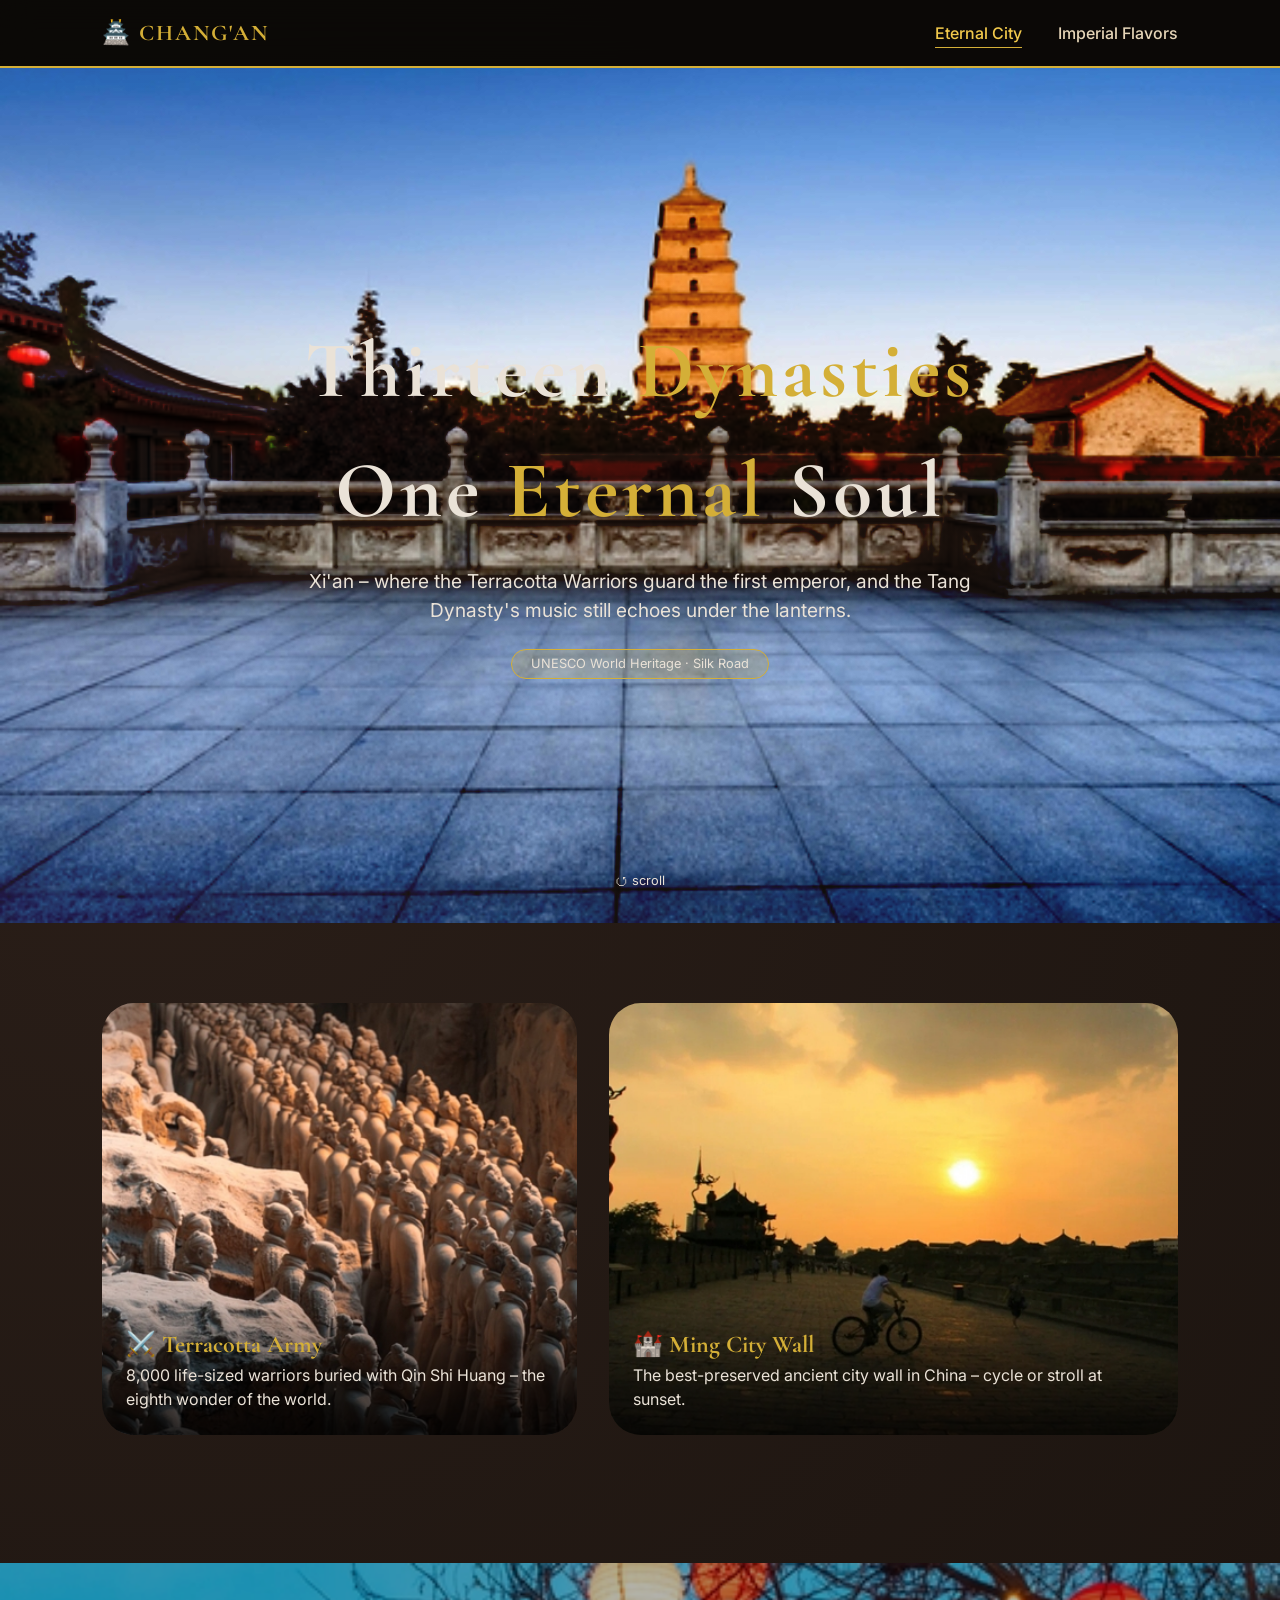
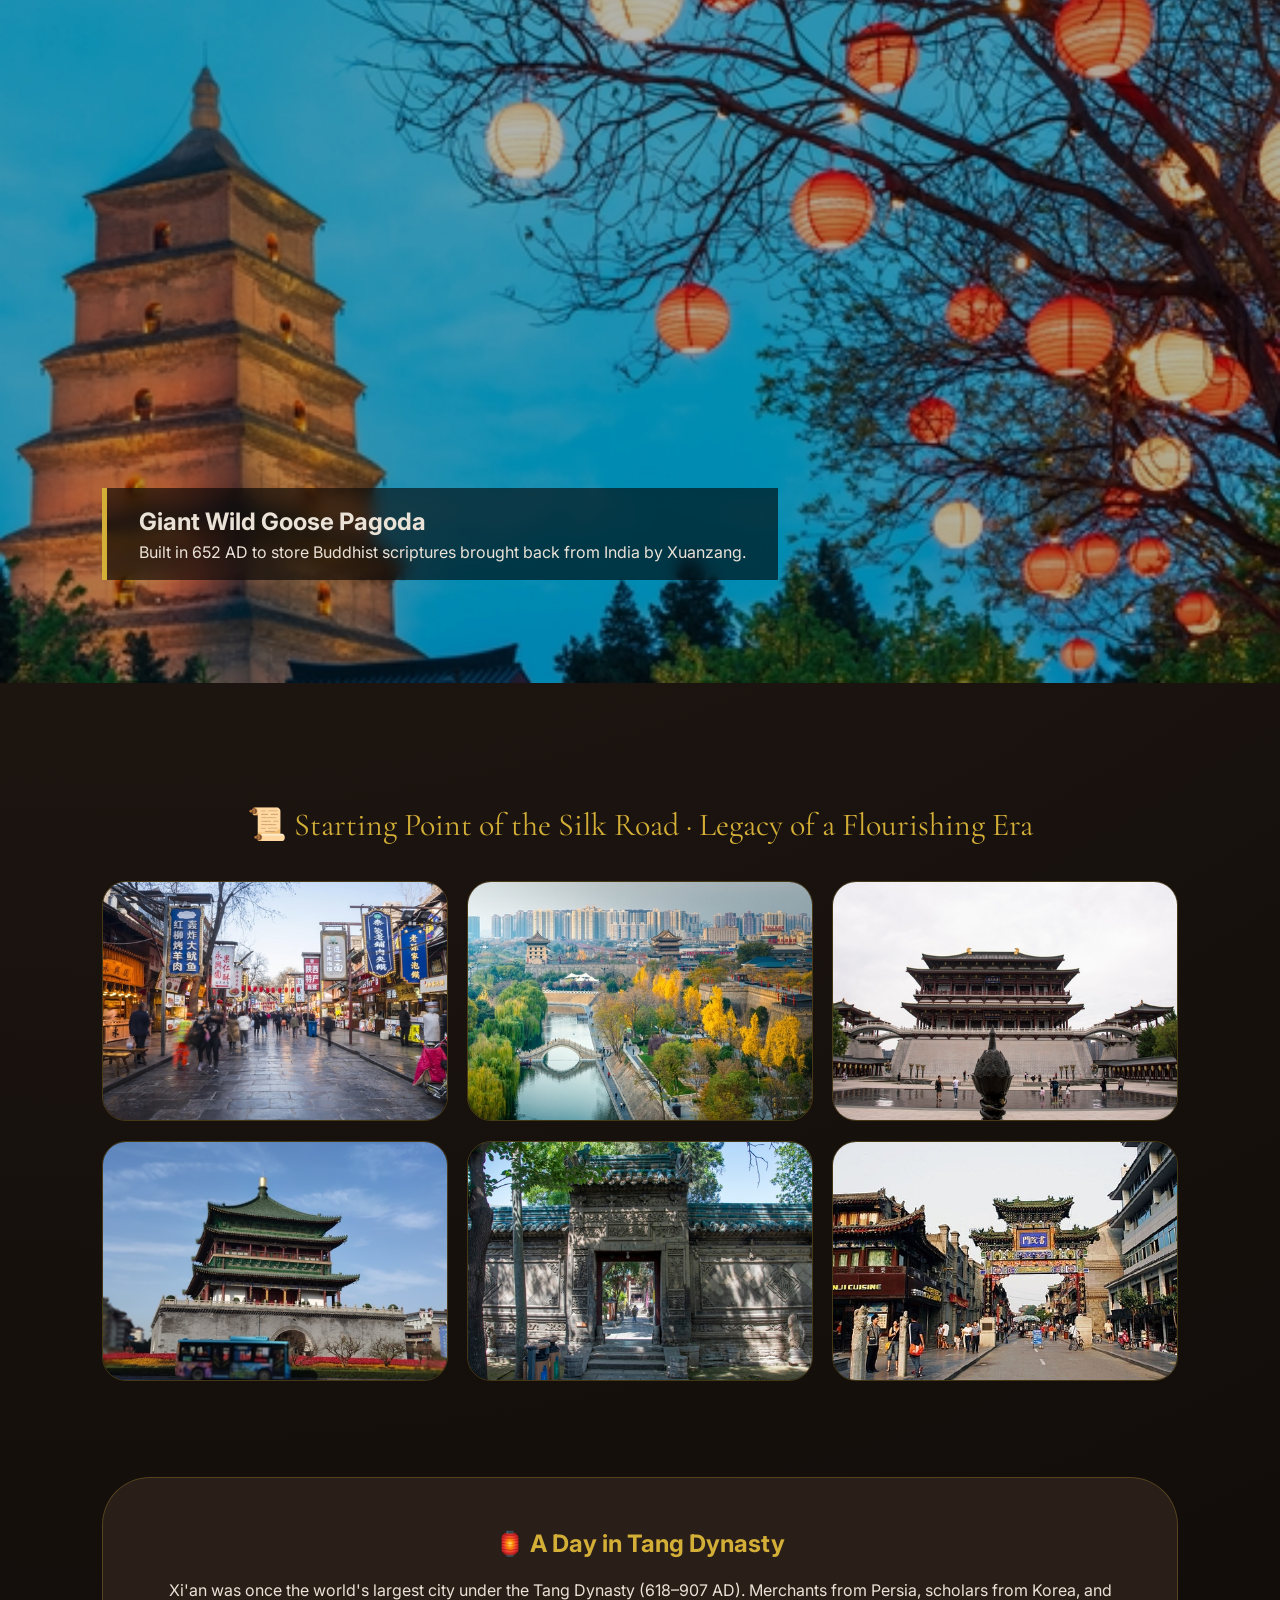
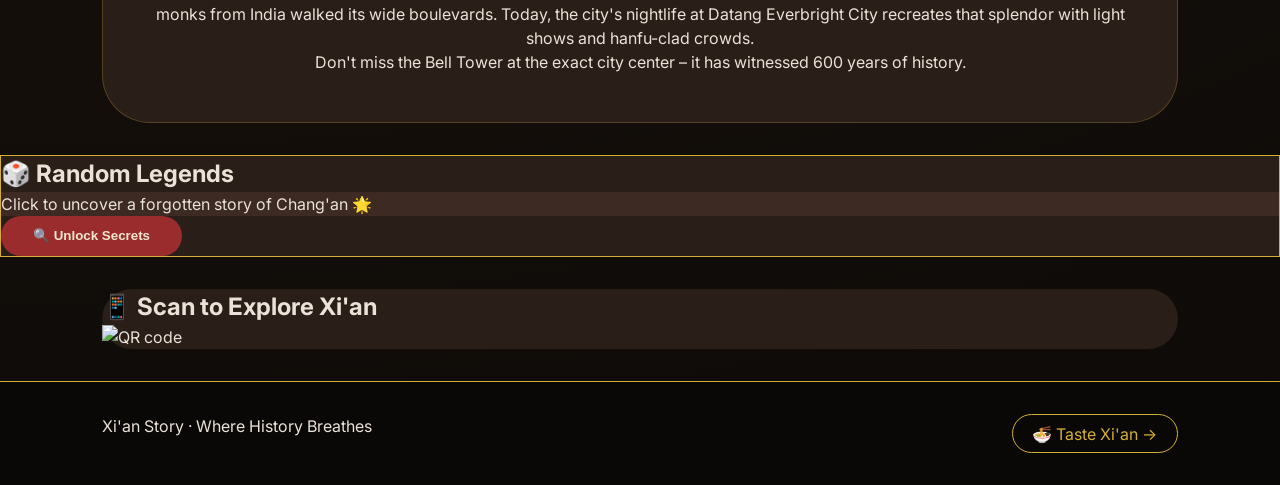
==== index.html @ 0b872c98 "Add files via upload" ====
<!DOCTYPE html>
<html lang="en">
<head>
  <meta charset="UTF-8">
  <meta name="viewport" content="width=device-width, initial-scale=1.0">
  <title>Xi'an · Eternal Chang'an</title>
  <link rel="stylesheet" href="style.css">
  <link href="https://fonts.googleapis.com/css2?family=Cormorant+Garamond:ital,wght@0,400;0,500;0,600;0,700;1,400&family=Inter:opsz,wght@14..32,300;400;500;600;700&display=swap" rel="stylesheet">
</head>
<body class="xian-page">

<header class="header-layered">
  <div class="header-bg"></div>
  <div class="header-content">
    <div class="logo">🏯 CHANG'AN </div>
    <nav>
      <a href="index.html" class="active">Eternal City</a>
      <a href="food.html">Imperial Flavors</a>
    </nav>
  </div>
</header>

<!-- Hero with parallax and calligraphy style -->
<section class="hero-xian">
  <div class="hero-text">
    <h1>Thirteen <span class="gold">Dynasties</span><br>One <span class="gold">Eternal</span> Soul</h1>
    <p>Xi'an – where the Terracotta Warriors guard the first emperor, and the Tang Dynasty's music still echoes under the lanterns.</p>
    <div class="hero-badge">UNESCO World Heritage · Silk Road</div>
  </div>
  <div class="hero-scroll">⭯  scroll</div>
</section>

<!-- overlapping card grid 1 -->
<section class="overlap-grid">
  <div class="overlap-card">
    <img src="images/terracotta.jpg" alt="Terracotta Warriors">
    <div class="card-caption">
      <h2>⚔️ Terracotta Army</h2>
      <p>8,000 life-sized warriors buried with Qin Shi Huang – the eighth wonder of the world.</p>
    </div>
  </div>
  <div class="overlap-card wide">
    <img src="images/citywall.jpg" alt="Ancient City Wall">
    <div class="card-caption">
      <h2>🏰 Ming City Wall</h2>
      <p>The best-preserved ancient city wall in China – cycle or stroll at sunset.</p>
    </div>
  </div>
</section>

<!-- full bleed with poetic text -->
<section class="poem-bleed">
  <img src="images/dayanta.jpg" alt="Giant Wild Goose Pagoda">
  <div class="poem-overlay">
    <h2>Giant Wild Goose Pagoda</h2>
    <p>Built in 652 AD to store Buddhist scriptures brought back from India by Xuanzang.</p>
  </div>
</section>

<!-- mosaic gallery: 3+3 style -->
<section class="mosaic-gallery">
  <div class="mosaic-title">📜 Starting Point of the Silk Road · Legacy of a Flourishing Era</div>
  <div class="mosaic-grid">
    <img src="images/muslimquarter.jpg" alt="Muslim Quarter">
    <img src="images/huanchengpark.jpg" alt="City moat park">
    <img src="images/tangpalace.jpg" alt="Tang Paradise">
    <img src="images/belltower.jpg" alt="Bell Tower">
    <img src="images/greatmosque.jpg" alt="Great Mosque">
    <img src="images/shuyuanmen.jpg" alt="Shuyuanmen culture street">
  </div>
</section>

<!-- text block with rich background -->
<section class="rich-text">
  <h2>🏮 A Day in Tang Dynasty</h2>
  <p>Xi'an was once the world's largest city under the Tang Dynasty (618–907 AD). Merchants from Persia, scholars from Korea, and monks from India walked its wide boulevards. Today, the city's nightlife at Datang Everbright City recreates that splendor with light shows and hanfu-clad crowds.</p>
  <p>Don't miss the Bell Tower at the exact city center – it has witnessed 600 years of history.</p>
</section>

<!-- interactive random facts (Xi'an specific) -->
<section class="interactive-module xian-module">
  <div class="module-inner">
    <h2>🎲 Random Legends</h2>
    <div class="fact-card" id="factDisplay">
      <p id="funFactText">Click to uncover a forgotten story of Chang'an 🌟</p>
    </div>
    <button class="vibrant-btn" id="randomFactBtn">🔍 Unlock Secrets</button>
  </div>
</section>

<!-- QR & footer -->
<section class="qr-center xian-qr">
  <h2>📱 Scan to Explore Xi'an</h2>
  <img src="images/qr.png" alt="QR code">
</section>

<footer class="footer-xian">
  <p>Xi'an Story · Where History Breathes</p>
  <a href="food.html" class="footer-link">🍜 Taste Xi'an →</a>
</footer>

<div id="lightbox" class="lightbox">
  <span class="close-lightbox">&times;</span>
  <img class="lightbox-content" id="lightbox-img">
</div>

<script src="script.js"></script>
</body>
</html>
---- style.css ----
* {
  margin: 0;
  padding: 0;
  box-sizing: border-box;
}

body {
  font-family: 'Inter', sans-serif;
  background: #0A0806;
  color: #EAE2D7;
  line-height: 1.5;
}

.xian-page {
  background: #1A1512;
  background-image: radial-gradient(circle at 10% 20%, #2A1E18 0%, #0D0A07 100%);
}

/* header with layered gold line */
.header-layered {
  position: sticky;
  top: 0;
  z-index: 100;
  background: rgba(10, 8, 6, 0.92);
  backdrop-filter: blur(16px);
  border-bottom: 2px solid #D4AF37;
  padding: 1rem 8%;
}
.header-content {
  display: flex;
  justify-content: space-between;
  align-items: center;
  flex-wrap: wrap;
}
.logo {
  font-family: 'Cormorant Garamond', serif;
  font-size: 1.4rem;
  font-weight: 700;
  letter-spacing: 2px;
  color: #D4AF37;
}
nav a {
  color: #E6D5B8;
  text-decoration: none;
  margin-left: 2rem;
  font-weight: 500;
  padding-bottom: 4px;
  border-bottom: 1px solid transparent;
  transition: 0.2s;
}
nav a.active, nav a:hover {
  border-bottom-color: #D4AF37;
  color: #F2C94C;
}

/* Hero Xi'an */
.hero-xian {
  min-height: 95vh;
  background: linear-gradient(115deg, #2D1C16, #140E0A), url('images/xian_hero_bg.jpg') center/cover no-repeat;
  background-blend-mode: overlay;
  display: flex;
  flex-direction: column;
  justify-content: center;
  align-items: center;
  text-align: center;
  position: relative;
}
.hero-text h1 {
  font-size: clamp(2.5rem, 9vw, 5rem);
  font-family: 'Cormorant Garamond', serif;
  font-weight: 700;
  letter-spacing: 4px;
  margin-bottom: 1rem;
}
.gold {
  color: #D4AF37;
}
.hero-text p {
  max-width: 700px;
  font-size: 1.2rem;
  margin-bottom: 1.5rem;
}
.hero-badge {
  background: rgba(212, 175, 55, 0.2);
  border: 1px solid #D4AF37;
  display: inline-block;
  padding: 0.3rem 1.2rem;
  border-radius: 40px;
  font-size: 0.8rem;
}
.hero-scroll {
  position: absolute;
  bottom: 2rem;
  font-size: 0.8rem;
  animation: bounce 2s infinite;
}

/* overlapping grid */
.overlap-grid {
  display: grid;
  grid-template-columns: 1fr 1.2fr;
  gap: 2rem;
  padding: 5rem 8%;
}
.overlap-card {
  position: relative;
  border-radius: 32px;
  overflow: hidden;
  transition: 0.3s;
}
.overlap-card img {
  width: 100%;
  height: 100%;
  object-fit: cover;
  transition: 0.4s;
}
.overlap-card:hover img {
  transform: scale(1.03);
}
.card-caption {
  position: absolute;
  bottom: 0;
  left: 0;
  right: 0;
  background: linear-gradient(to top, #000000CC, transparent);
  padding: 1.5rem;
}
.card-caption h2 {
  font-family: 'Cormorant Garamond', serif;
  color: #D4AF37;
}
.wide {
  grid-row: span 1;
}
@media (max-width: 768px) {
  .overlap-grid { grid-template-columns: 1fr; }
}

/* poem bleed */
.poem-bleed {
  position: relative;
  margin: 3rem 0;
}
.poem-bleed img {
  width: 100%;
  max-height: 80vh;
  object-fit: cover;
  filter: brightness(0.7);
}
.poem-overlay {
  position: absolute;
  bottom: 15%;
  left: 8%;
  background: rgba(0,0,0,0.6);
  border-left: 5px solid #D4AF37;
  padding: 1rem 2rem;
  backdrop-filter: blur(8px);
}

/* mosaic gallery 2x3 */
.mosaic-gallery {
  padding: 4rem 8%;
}
.mosaic-title {
  font-size: 2rem;
  font-family: 'Cormorant Garamond', serif;
  text-align: center;
  margin-bottom: 2rem;
  color: #D4AF37;
}
.mosaic-grid {
  display: grid;
  grid-template-columns: repeat(3, 1fr);
  gap: 1.2rem;
}
.mosaic-grid img {
  width: 100%;
  height: 240px;
  object-fit: cover;
  border-radius: 24px;
  border: 1px solid #D4AF3740;
  transition: 0.3s;
}
.mosaic-grid img:hover {
  transform: translateY(-5px);
  border-color: #D4AF37;
}
@media (max-width: 768px) {
  .mosaic-grid { grid-template-columns: repeat(2,1fr); }
}

/* rich text block */
.rich-text {
  background: #2A1E18;
  margin: 2rem 8%;
  padding: 3rem;
  border-radius: 48px;
  text-align: center;
  border: 1px solid #D4AF3740;
}
.rich-text h2 {
  color: #D4AF37;
  margin-bottom: 1rem;
}

/* dish showcase (for food page) */
.dish-showcase {
  display: flex;
  align-items: center;
  gap: 3rem;
  padding: 4rem 8%;
}
.dish-showcase.reverse {
  flex-direction: row-reverse;
}
.dish-img {
  flex: 1;
}
.dish-img img {
  width: 100%;
  border-radius: 48px 24px 48px 24px;
  box-shadow: 0 20px 30px -10px black;
}
.dish-desc {
  flex: 1;
}
.dish-desc h2 {
  font-size: 2rem;
  color: #D4AF37;
  margin-bottom: 1rem;
}
.dish-tag {
  display: inline-block;
  background: #D4AF3720;
  padding: 0.3rem 1rem;
  border-radius: 40px;
  font-size: 0.8rem;
  margin-top: 1rem;
}
@media (max-width: 768px) {
  .dish-showcase, .dish-showcase.reverse { flex-direction: column; }
}

/* food full width */
.food-full {
  position: relative;
  margin: 2rem 0;
}
.food-full img {
  width: 100%;
  max-height: 70vh;
  object-fit: cover;
}
.food-full-caption {
  position: absolute;
  bottom: 10%;
  left: 8%;
  background: rgba(0,0,0,0.7);
  padding: 0.8rem 2rem;
  border-radius: 60px;
  border-left: 4px solid #D4AF37;
}

/* snack gallery 4 grid */
.snack-gallery {
  padding: 3rem 8%;
}
.gallery-header {
  font-size: 1.8rem;
  text-align: center;
  margin-bottom: 2rem;
  font-weight: 600;
}
.snack-grid {
  display: grid;
  grid-template-columns: repeat(4, 1fr);
  gap: 1rem;
}
.snack-grid img {
  width: 100%;
  height: 200px;
  object-fit: cover;
  border-radius: 28px;
  border: 1px solid #D4AF37;
}
@media (max-width: 768px) {
  .snack-grid { grid-template-columns: repeat(2,1fr); }
}

/* interactive module xian */
.xian-module .module-inner {
  background: #2A1E18;
  border: 1px solid #D4AF37;
}
.xian-module .fact-card {
  background: #3D2B23;
}
.vibrant-btn {
  background: #9B2C2D;
  border: none;
  color: #F2E8CF;
  padding: 0.8rem 2rem;
  border-radius: 60px;
  font-weight: bold;
  transition: 0.2s;
}
.vibrant-btn:hover {
  background: #D4AF37;
  color: #1A1512;
}
.qr-center.xian-qr {
  background: #2A1E18;
  border-radius: 48px;
  margin: 2rem 8%;
}
.footer-xian {
  background: #0A0806;
  border-top: 1px solid #D4AF37;
  display: flex;
  justify-content: space-between;
  padding: 2rem 8%;
  margin-top: 2rem;
  flex-wrap: wrap;
}
.footer-link {
  color: #D4AF37;
  text-decoration: none;
  border: 1px solid #D4AF37;
  padding: 0.4rem 1.2rem;
  border-radius: 40px;
}
.lightbox {
  display: none;
  position: fixed;
  top:0; left:0;
  width:100%; height:100%;
  background: rgba(0,0,0,0.95);
  backdrop-filter: blur(12px);
  z-index: 1000;
  justify-content: center;
  align-items: center;
}
.lightbox-content {
  max-width: 85%;
  max-height: 85%;
  border-radius: 28px;
}
.close-lightbox {
  position: absolute;
  top: 30px; right: 40px;
  font-size: 40px;
  color: white;
  cursor: pointer;
}
.hidden {
  opacity: 0;
  transform: translateY(40px);
  transition: 0.6s cubic-bezier(0.2,0.9,0.4,1.1);
}
.show {
  opacity: 1;
  transform: translateY(0);
}
@keyframes bounce {
  0%,100%{ transform: translateY(0);}
  50%{ transform: translateY(8px);}
}
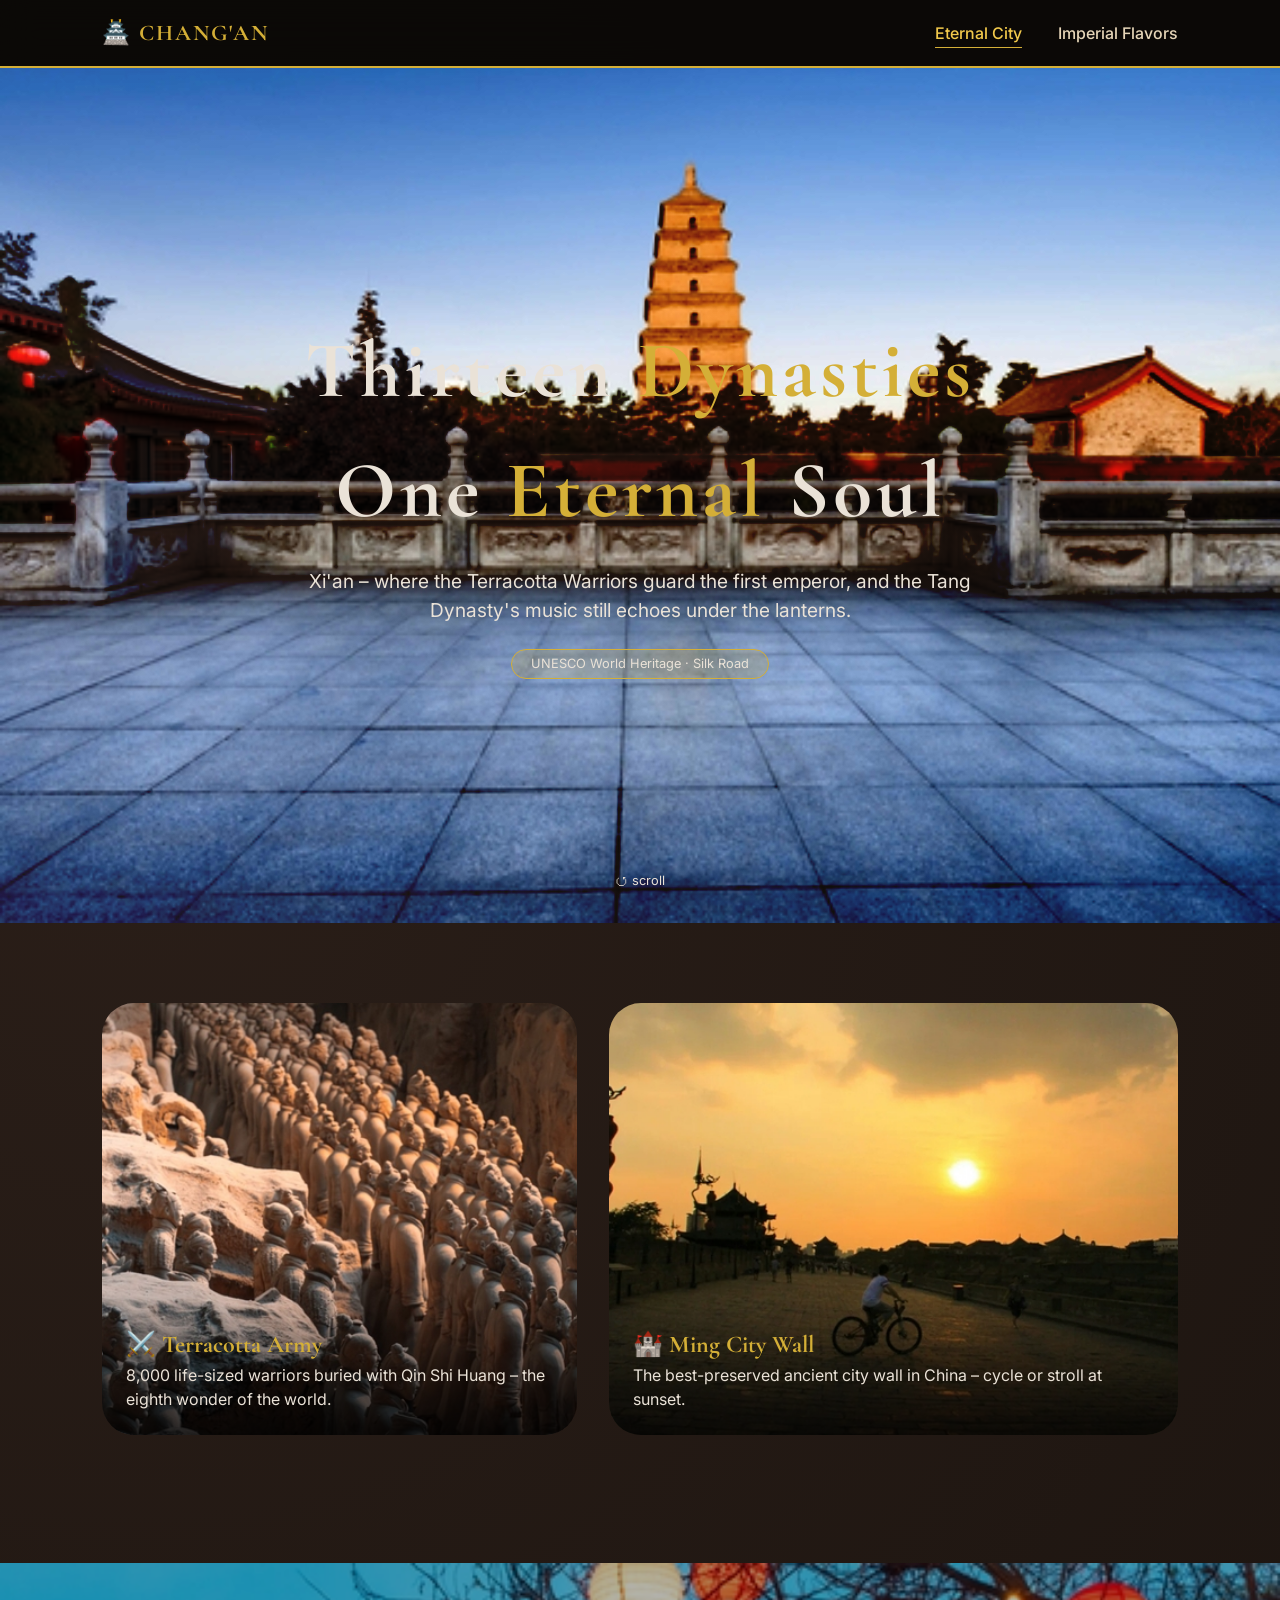
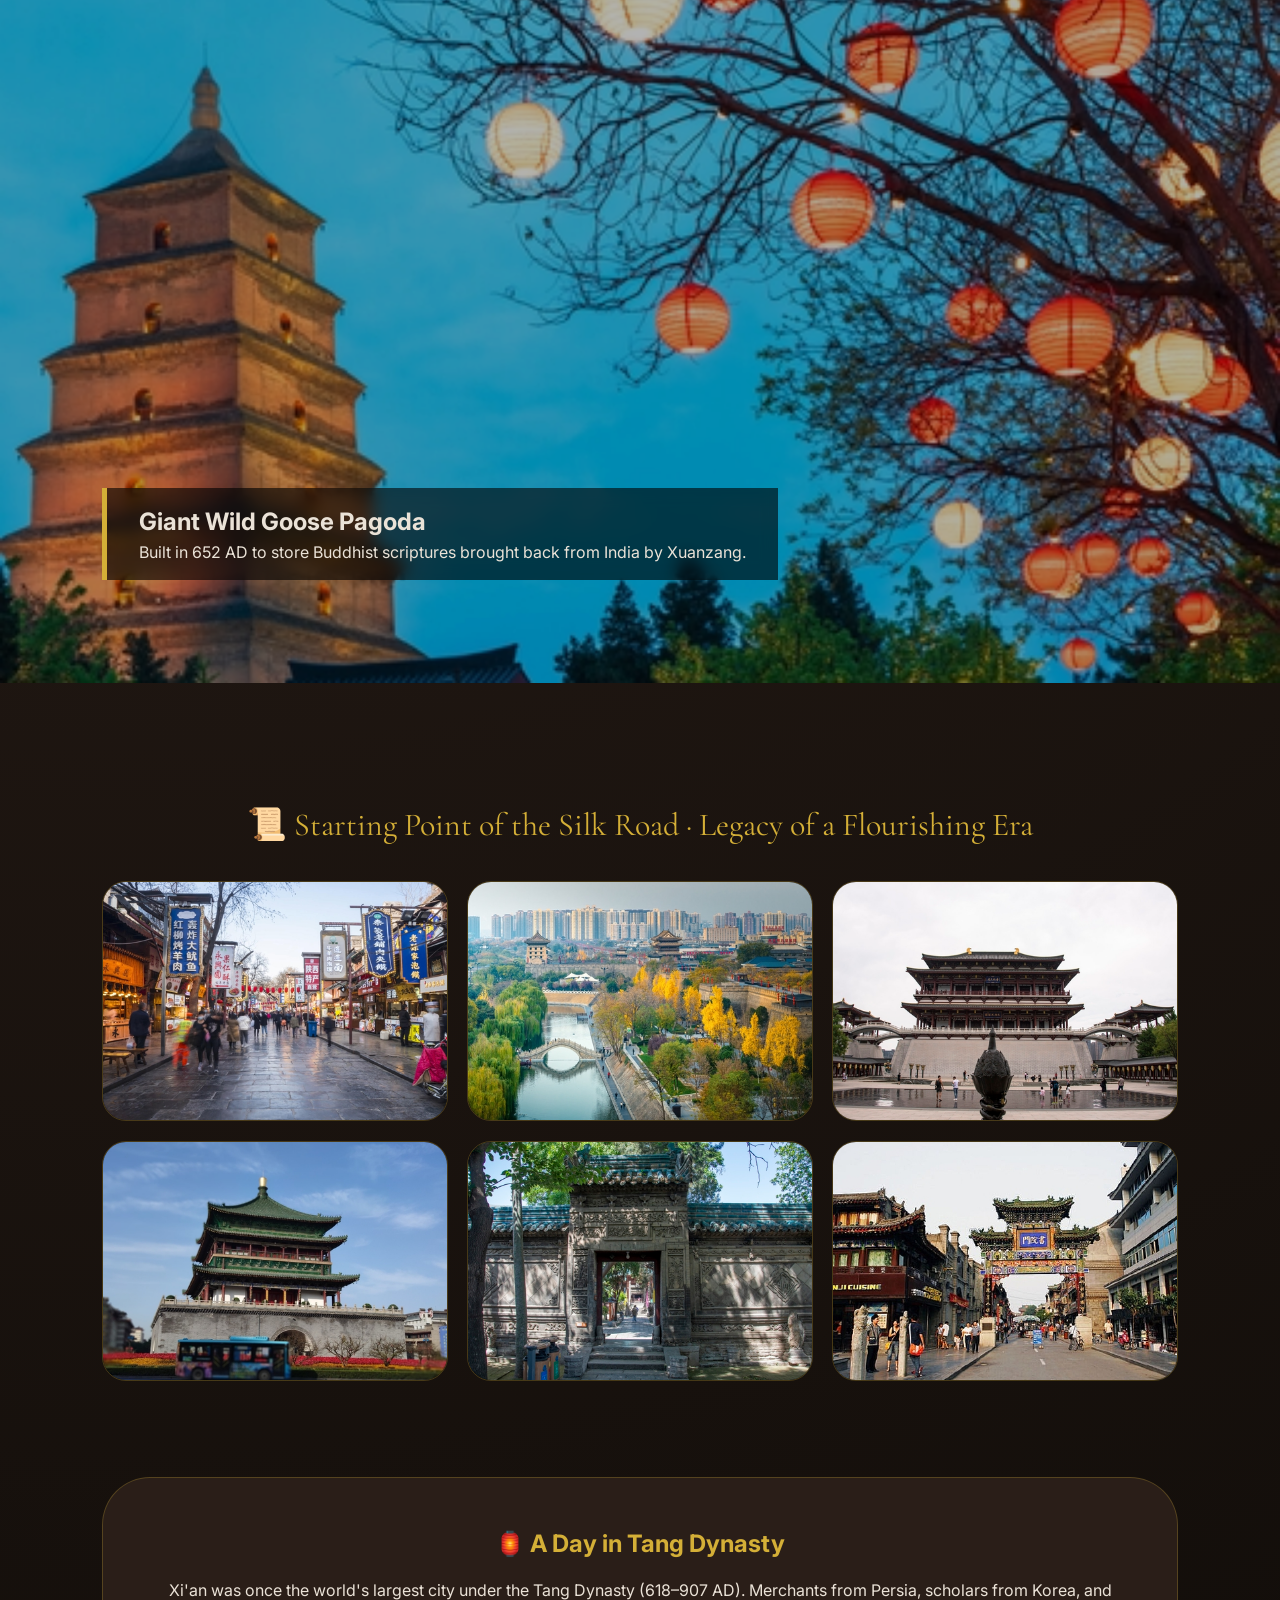
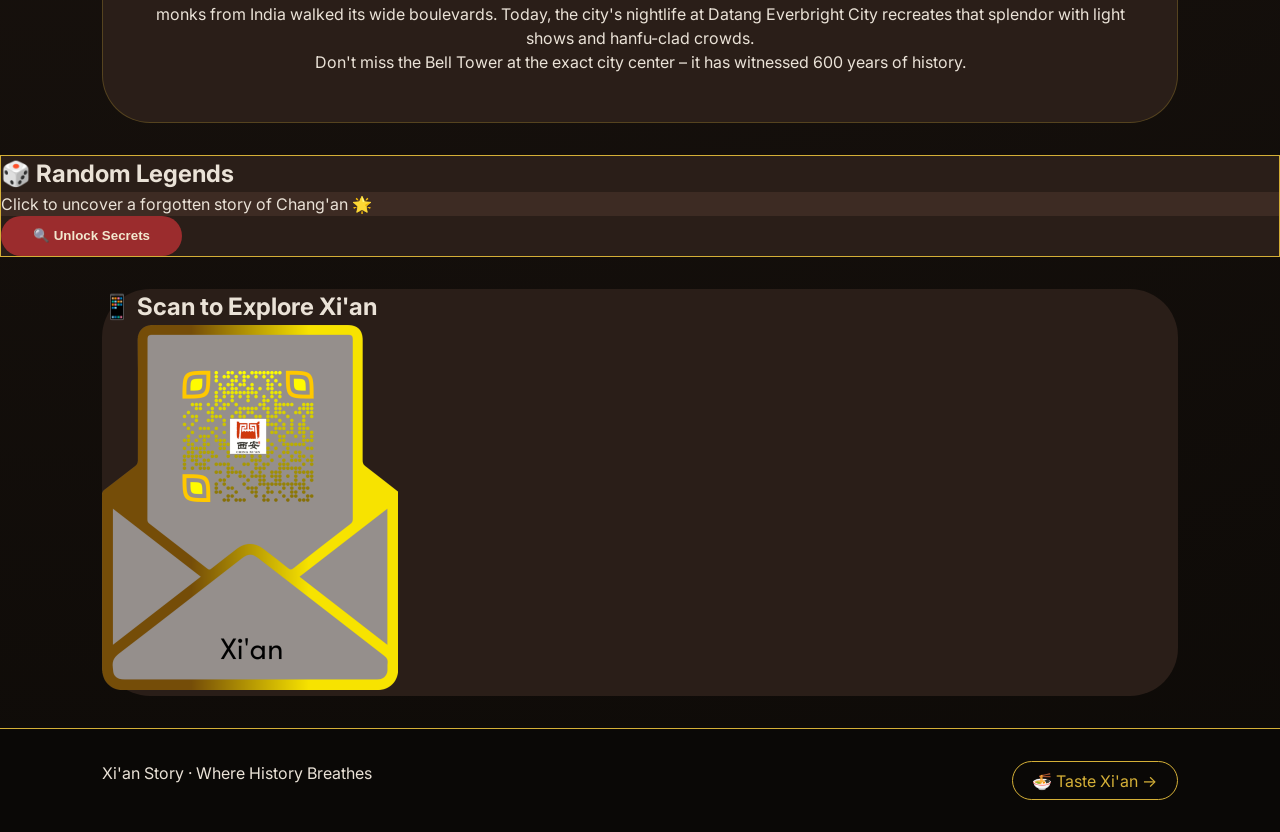
==== commit 6f320c33: "Update index.html" ====
--- a/index.html
+++ b/index.html
@@ -6,6 +6,15 @@
   <title>Xi'an · Eternal Chang'an</title>
   <link rel="stylesheet" href="style.css">
   <link href="https://fonts.googleapis.com/css2?family=Cormorant+Garamond:ital,wght@0,400;0,500;0,600;0,700;1,400&family=Inter:opsz,wght@14..32,300;400;500;600;700&display=swap" rel="stylesheet">
+<!-- Google tag (gtag.js) -->
+<script async src="https://www.googletagmanager.com/gtag/js?id=G-RF5ZYP3XSM"></script>
+<script>
+  window.dataLayer = window.dataLayer || [];
+  function gtag(){dataLayer.push(arguments);}
+  gtag('js', new Date());
+
+  gtag('config', 'G-RF5ZYP3XSM');
+</script>
 </head>
 <body class="xian-page">
 
@@ -106,4 +115,4 @@
 
 <script src="script.js"></script>
 </body>
-</html>+</html>
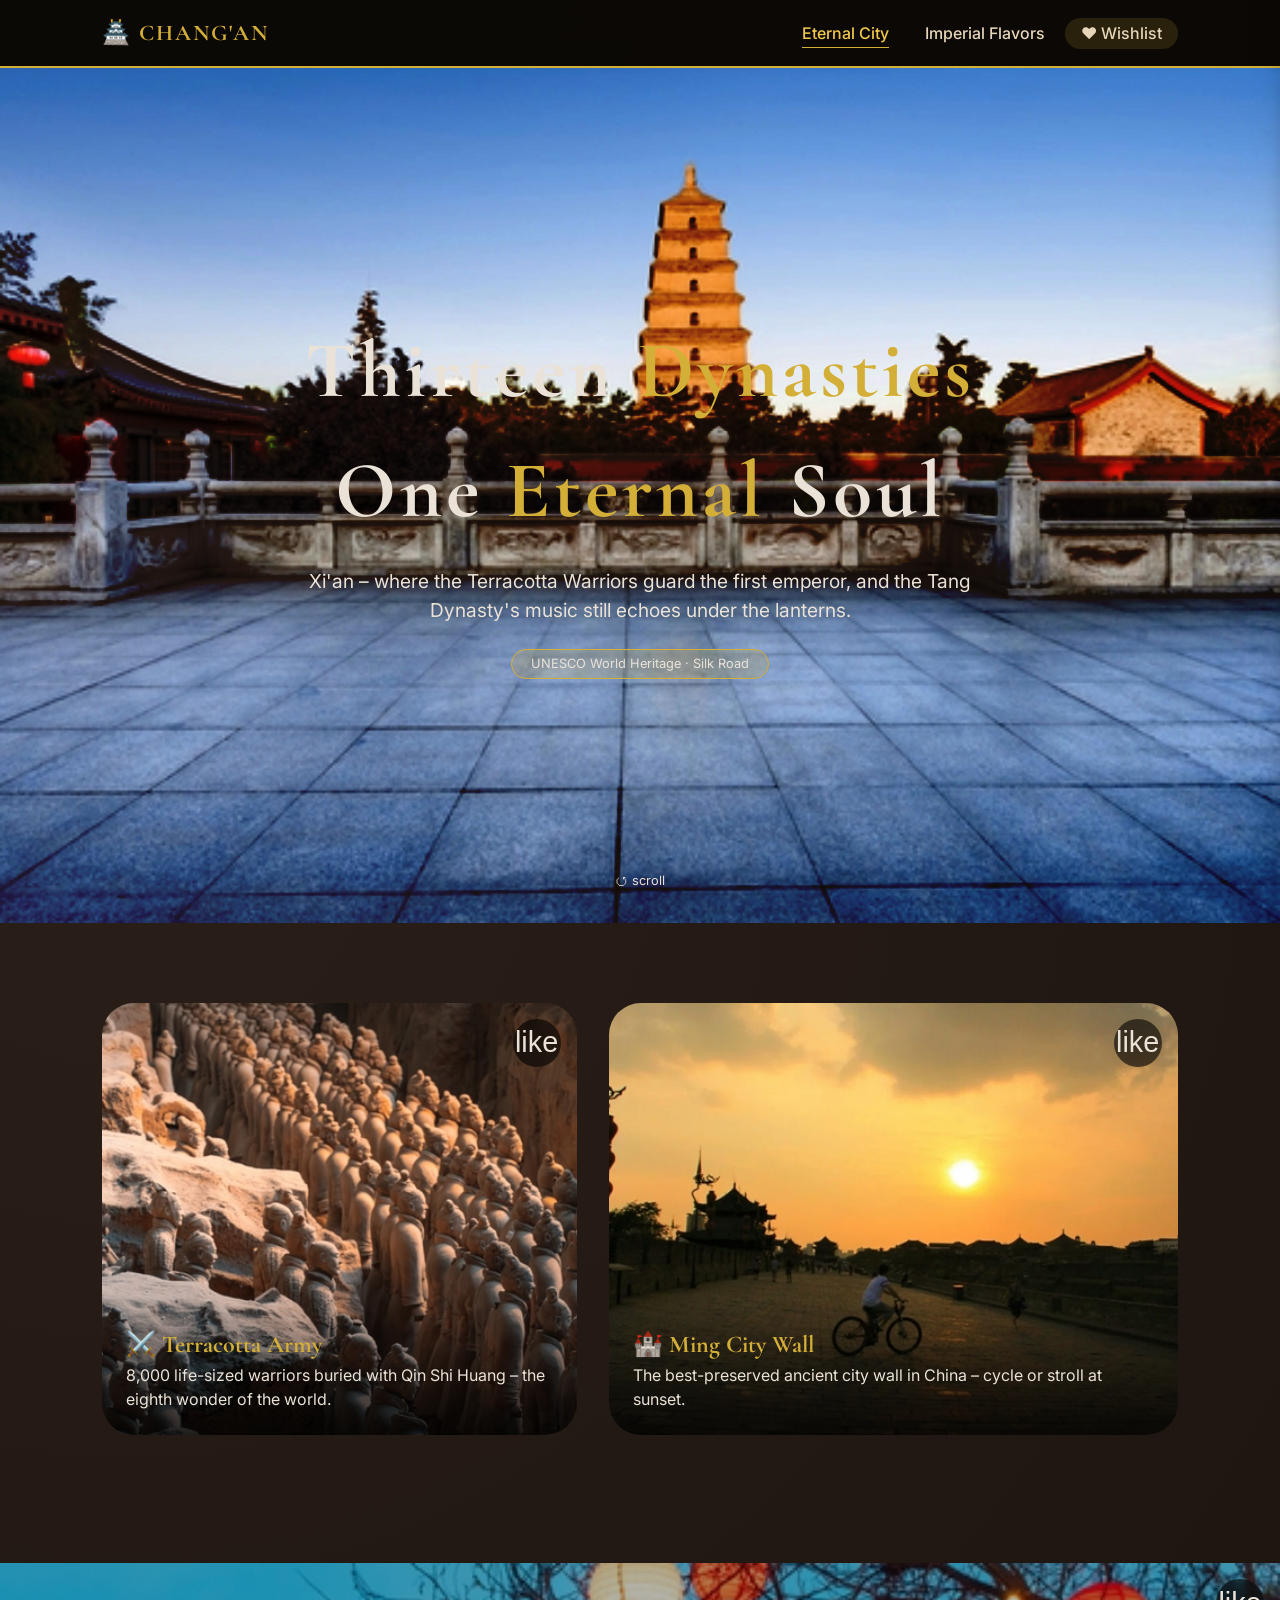
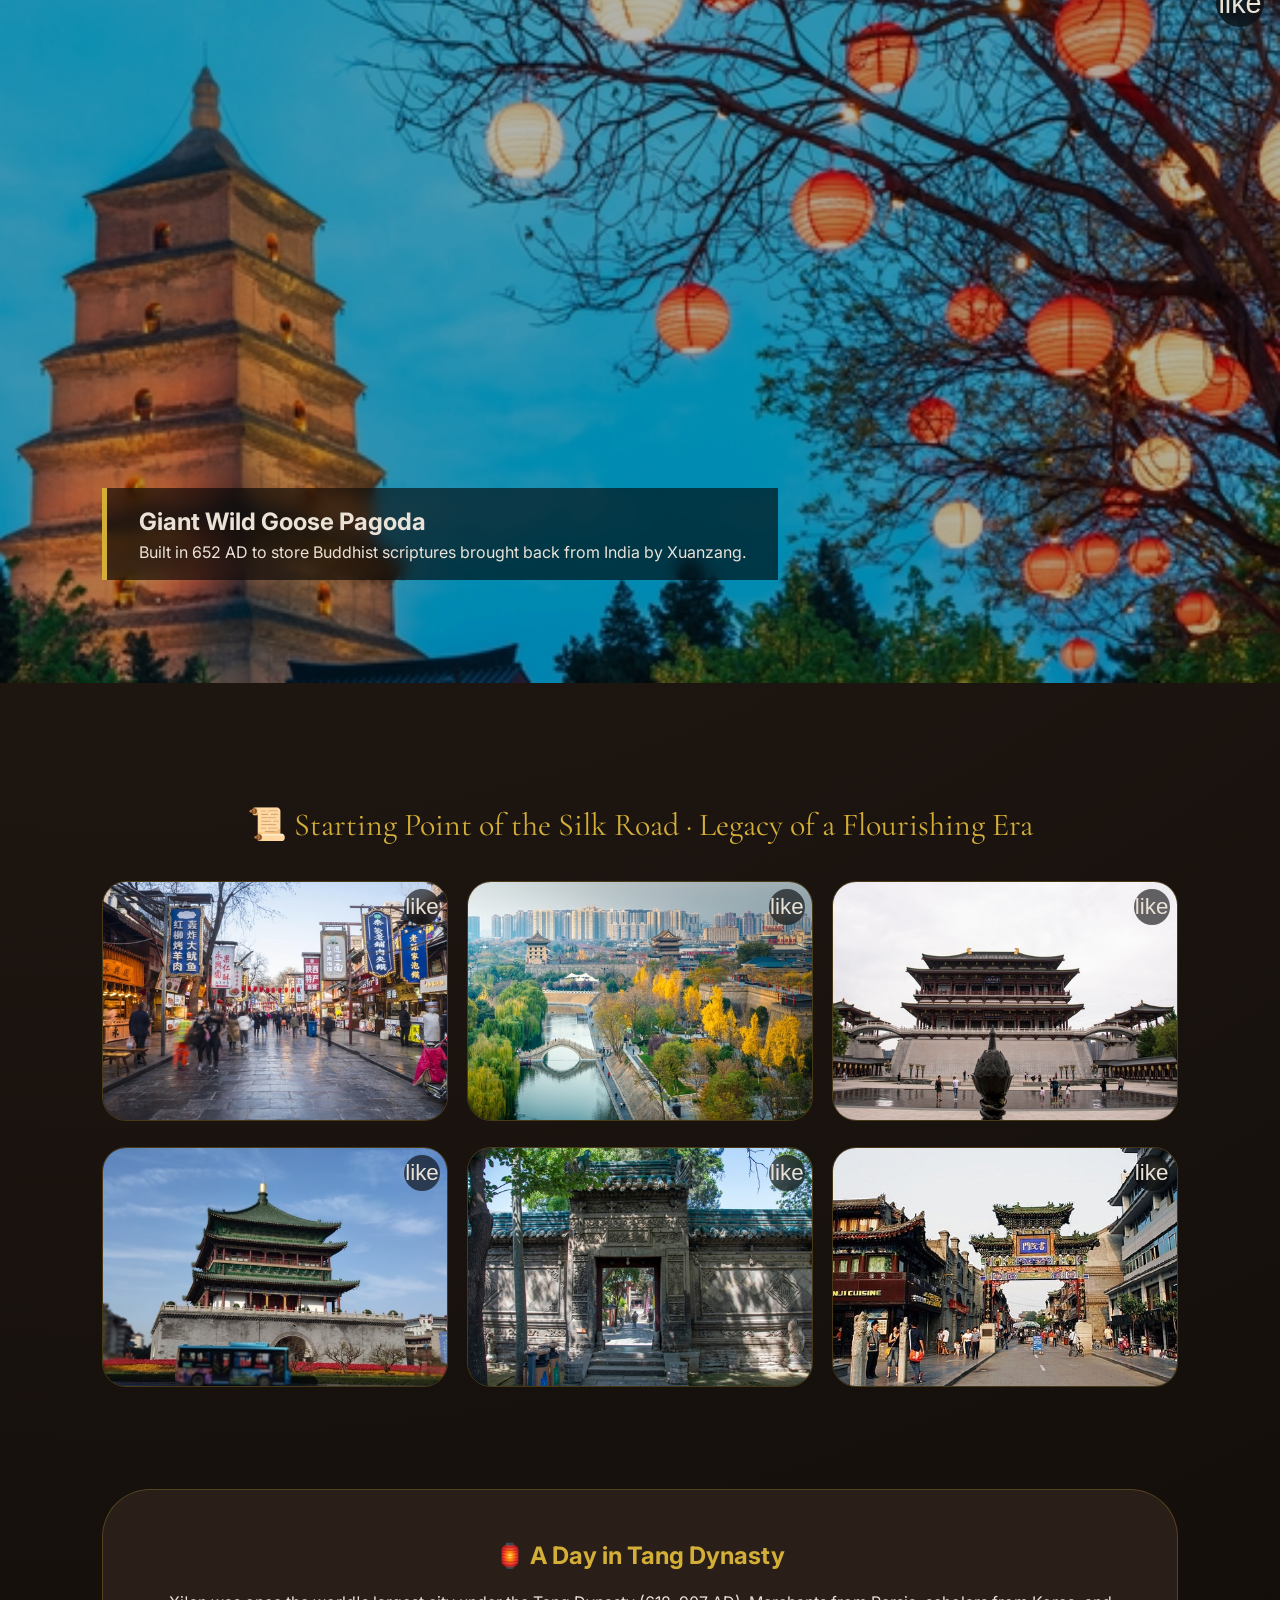
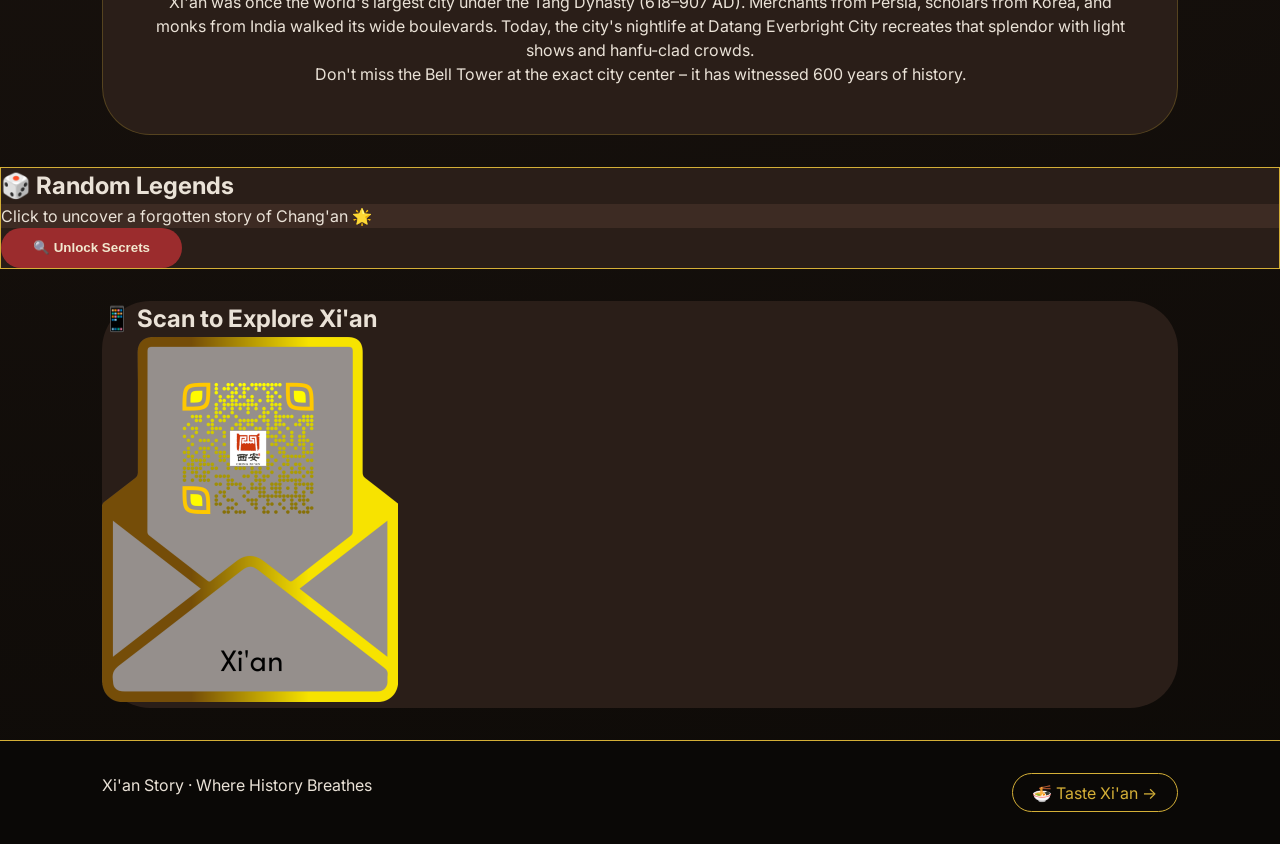
==== commit 9ce06a59: "Add files via upload" ====
--- a/index.html
+++ b/index.html
@@ -6,87 +6,94 @@
   <title>Xi'an · Eternal Chang'an</title>
   <link rel="stylesheet" href="style.css">
   <link href="https://fonts.googleapis.com/css2?family=Cormorant+Garamond:ital,wght@0,400;0,500;0,600;0,700;1,400&family=Inter:opsz,wght@14..32,300;400;500;600;700&display=swap" rel="stylesheet">
-<!-- Google tag (gtag.js) -->
-<script async src="https://www.googletagmanager.com/gtag/js?id=G-RF5ZYP3XSM"></script>
-<script>
-  window.dataLayer = window.dataLayer || [];
-  function gtag(){dataLayer.push(arguments);}
-  gtag('js', new Date());
-
-  gtag('config', 'G-RF5ZYP3XSM');
-</script>
 </head>
 <body class="xian-page">
 
 <header class="header-layered">
   <div class="header-bg"></div>
   <div class="header-content">
-    <div class="logo">🏯 CHANG'AN </div>
+    <div class="logo">🏯 CHANG'AN</div>
     <nav>
       <a href="index.html" class="active">Eternal City</a>
       <a href="food.html">Imperial Flavors</a>
+      <a href="#" id="wishlistNavBtn" class="wishlist-nav-link">❤️ Wishlist</a>
     </nav>
   </div>
 </header>
 
-<!-- Hero with parallax and calligraphy style -->
 <section class="hero-xian">
   <div class="hero-text">
     <h1>Thirteen <span class="gold">Dynasties</span><br>One <span class="gold">Eternal</span> Soul</h1>
     <p>Xi'an – where the Terracotta Warriors guard the first emperor, and the Tang Dynasty's music still echoes under the lanterns.</p>
     <div class="hero-badge">UNESCO World Heritage · Silk Road</div>
   </div>
-  <div class="hero-scroll">⭯  scroll</div>
+  <div class="hero-scroll">⭯ scroll</div>
 </section>
 
-<!-- overlapping card grid 1 -->
 <section class="overlap-grid">
-  <div class="overlap-card">
+  <div class="overlap-card favorite-item" data-id="terracotta_army" data-name="Terracotta Army" data-type="attraction" data-image="images/terracotta.jpg">
     <img src="images/terracotta.jpg" alt="Terracotta Warriors">
     <div class="card-caption">
       <h2>⚔️ Terracotta Army</h2>
       <p>8,000 life-sized warriors buried with Qin Shi Huang – the eighth wonder of the world.</p>
     </div>
+    <button class="fav-btn" data-fav="terracotta_army">🤍</button>
   </div>
-  <div class="overlap-card wide">
+  <div class="overlap-card wide favorite-item" data-id="city_wall" data-name="Ming City Wall" data-type="attraction" data-image="images/citywall.jpg">
     <img src="images/citywall.jpg" alt="Ancient City Wall">
     <div class="card-caption">
       <h2>🏰 Ming City Wall</h2>
       <p>The best-preserved ancient city wall in China – cycle or stroll at sunset.</p>
     </div>
+    <button class="fav-btn" data-fav="city_wall">🤍</button>
   </div>
 </section>
 
-<!-- full bleed with poetic text -->
-<section class="poem-bleed">
+<section class="poem-bleed favorite-item" data-id="wild_goose_pagoda" data-name="Giant Wild Goose Pagoda" data-type="attraction" data-image="images/dayanta.jpg">
   <img src="images/dayanta.jpg" alt="Giant Wild Goose Pagoda">
   <div class="poem-overlay">
     <h2>Giant Wild Goose Pagoda</h2>
     <p>Built in 652 AD to store Buddhist scriptures brought back from India by Xuanzang.</p>
   </div>
+  <button class="fav-btn" data-fav="wild_goose_pagoda">🤍</button>
 </section>
 
-<!-- mosaic gallery: 3+3 style -->
 <section class="mosaic-gallery">
   <div class="mosaic-title">📜 Starting Point of the Silk Road · Legacy of a Flourishing Era</div>
   <div class="mosaic-grid">
-    <img src="images/muslimquarter.jpg" alt="Muslim Quarter">
-    <img src="images/huanchengpark.jpg" alt="City moat park">
-    <img src="images/tangpalace.jpg" alt="Tang Paradise">
-    <img src="images/belltower.jpg" alt="Bell Tower">
-    <img src="images/greatmosque.jpg" alt="Great Mosque">
-    <img src="images/shuyuanmen.jpg" alt="Shuyuanmen culture street">
+    <div class="grid-item favorite-item" data-id="muslim_quarter" data-name="Muslim Quarter" data-type="attraction" data-image="images/muslimquarter.jpg">
+      <img src="images/muslimquarter.jpg" alt="Muslim Quarter">
+      <button class="fav-btn small-fav" data-fav="muslim_quarter">🤍</button>
+    </div>
+    <div class="grid-item favorite-item" data-id="huanchengpark" data-name="City Moat Park" data-type="attraction" data-image="images/huanchengpark.jpg">
+      <img src="images/huanchengpark.jpg" alt="City moat park">
+      <button class="fav-btn small-fav" data-fav="huanchengpark">🤍</button>
+    </div>
+    <div class="grid-item favorite-item" data-id="tangpalace" data-name="Tang Paradise" data-type="attraction" data-image="images/tangpalace.jpg">
+      <img src="images/tangpalace.jpg" alt="Tang Paradise">
+      <button class="fav-btn small-fav" data-fav="tangpalace">🤍</button>
+    </div>
+    <div class="grid-item favorite-item" data-id="belltower" data-name="Bell Tower" data-type="attraction" data-image="images/belltower.jpg">
+      <img src="images/belltower.jpg" alt="Bell Tower">
+      <button class="fav-btn small-fav" data-fav="belltower">🤍</button>
+    </div>
+    <div class="grid-item favorite-item" data-id="greatmosque" data-name="Great Mosque" data-type="attraction" data-image="images/greatmosque.jpg">
+      <img src="images/greatmosque.jpg" alt="Great Mosque">
+      <button class="fav-btn small-fav" data-fav="greatmosque">🤍</button>
+    </div>
+    <div class="grid-item favorite-item" data-id="shuyuanmen" data-name="Shuyuanmen Culture Street" data-type="attraction" data-image="images/shuyuanmen.jpg">
+      <img src="images/shuyuanmen.jpg" alt="Shuyuanmen culture street">
+      <button class="fav-btn small-fav" data-fav="shuyuanmen">🤍</button>
+    </div>
   </div>
 </section>
 
-<!-- text block with rich background -->
 <section class="rich-text">
   <h2>🏮 A Day in Tang Dynasty</h2>
   <p>Xi'an was once the world's largest city under the Tang Dynasty (618–907 AD). Merchants from Persia, scholars from Korea, and monks from India walked its wide boulevards. Today, the city's nightlife at Datang Everbright City recreates that splendor with light shows and hanfu-clad crowds.</p>
   <p>Don't miss the Bell Tower at the exact city center – it has witnessed 600 years of history.</p>
 </section>
 
-<!-- interactive random facts (Xi'an specific) -->
 <section class="interactive-module xian-module">
   <div class="module-inner">
     <h2>🎲 Random Legends</h2>
@@ -97,7 +104,6 @@
   </div>
 </section>
 
-<!-- QR & footer -->
 <section class="qr-center xian-qr">
   <h2>📱 Scan to Explore Xi'an</h2>
   <img src="images/qr.png" alt="QR code">
@@ -113,6 +119,34 @@
   <img class="lightbox-content" id="lightbox-img">
 </div>
 
+<!-- Wishlist Sidebar -->
+<div id="wishlistSidebar" class="wishlist-sidebar">
+  <div class="wishlist-header">
+    <h3>❤️ My Wishlist</h3>
+    <button id="closeWishlistBtn" class="close-wishlist">&times;</button>
+  </div>
+  <div id="wishlistItemsContainer" class="wishlist-items">
+    <p class="empty-wishlist-msg">Your wishlist is empty. Click the 🤍 button on any attraction or dish to save it here.</p>
+  </div>
+  <div class="wishlist-footer">
+    <button id="shareWishlistBtn" class="vibrant-btn small-share">📤 Share Wishlist</button>
+    <button id="clearWishlistBtn" class="vibrant-btn small-clear">🗑️ Clear All</button>
+  </div>
+</div>
+<div id="wishlistOverlay" class="wishlist-overlay"></div>
+
+<!-- Exit Popup Modal -->
+<div id="exitPopup" class="exit-popup">
+  <div class="exit-popup-content">
+    <span class="close-exit-popup">&times;</span>
+    <h3>🍜 Before you leave...</h3>
+    <p>Discover the hidden flavors of Xi'an! Get exclusive food & travel tips straight to your inbox.</p>
+    <input type="email" placeholder="Your email address" id="exitEmailInput">
+    <button id="exitSubscribeBtn" class="vibrant-btn">Stay Inspired ✨</button>
+    <p class="exit-note">No spam, just timeless Chang'an stories.</p>
+  </div>
+</div>
+
 <script src="script.js"></script>
 </body>
-</html>
+</html>
--- a/style.css
+++ b/style.css
@@ -52,6 +52,12 @@
   border-bottom-color: #D4AF37;
   color: #F2C94C;
 }
+.wishlist-nav-link {
+  background: rgba(212, 175, 55, 0.15);
+  border-radius: 40px;
+  padding: 0.3rem 1rem;
+  margin-left: 1rem;
+}
 
 /* Hero Xi'an */
 .hero-xian {
@@ -209,6 +215,7 @@
   align-items: center;
   gap: 3rem;
   padding: 4rem 8%;
+  position: relative;
 }
 .dish-showcase.reverse {
   flex-direction: row-reverse;
@@ -303,6 +310,7 @@
   border-radius: 60px;
   font-weight: bold;
   transition: 0.2s;
+  cursor: pointer;
 }
 .vibrant-btn:hover {
   background: #D4AF37;
@@ -364,4 +372,201 @@
 @keyframes bounce {
   0%,100%{ transform: translateY(0);}
   50%{ transform: translateY(8px);}
+}
+
+/* ========== WISHLIST BUTTONS ========== */
+.favorite-item {
+  position: relative;
+}
+.fav-btn {
+  position: absolute;
+  top: 1rem;
+  right: 1rem;
+  background: rgba(0,0,0,0.6);
+  border: none;
+  font-size: 1.8rem;
+  cursor: pointer;
+  border-radius: 50%;
+  width: 48px;
+  height: 48px;
+  display: flex;
+  align-items: center;
+  justify-content: center;
+  backdrop-filter: blur(4px);
+  transition: 0.2s;
+  color: #EAE2D7;
+  z-index: 5;
+}
+.fav-btn.small-fav {
+  width: 36px;
+  height: 36px;
+  font-size: 1.4rem;
+  top: 0.5rem;
+  right: 0.5rem;
+}
+.fav-btn:hover {
+  background: #D4AF37;
+  color: #1A1512;
+  transform: scale(1.05);
+}
+.fav-btn.active {
+  background: #D4AF37;
+  color: #9B2C2D;
+}
+
+/* Wishlist Sidebar */
+.wishlist-sidebar {
+  position: fixed;
+  top: 0;
+  right: -400px;
+  width: 380px;
+  max-width: 90vw;
+  height: 100%;
+  background: #1A1512;
+  border-left: 3px solid #D4AF37;
+  z-index: 2000;
+  transition: right 0.3s ease;
+  display: flex;
+  flex-direction: column;
+  box-shadow: -5px 0 30px rgba(0,0,0,0.5);
+}
+.wishlist-sidebar.open {
+  right: 0;
+}
+.wishlist-overlay {
+  position: fixed;
+  top: 0;
+  left: 0;
+  width: 100%;
+  height: 100%;
+  background: rgba(0,0,0,0.7);
+  z-index: 1999;
+  display: none;
+}
+.wishlist-overlay.show {
+  display: block;
+}
+.wishlist-header {
+  padding: 1.5rem;
+  border-bottom: 1px solid #D4AF37;
+  display: flex;
+  justify-content: space-between;
+  align-items: center;
+}
+.wishlist-header h3 {
+  font-family: 'Cormorant Garamond', serif;
+  color: #D4AF37;
+  font-size: 1.6rem;
+}
+.close-wishlist {
+  background: none;
+  border: none;
+  font-size: 2rem;
+  cursor: pointer;
+  color: #EAE2D7;
+}
+.wishlist-items {
+  flex: 1;
+  overflow-y: auto;
+  padding: 1rem;
+}
+.wishlist-item {
+  display: flex;
+  gap: 1rem;
+  padding: 0.8rem;
+  border-bottom: 1px solid #D4AF3740;
+  align-items: center;
+}
+.wishlist-item img {
+  width: 60px;
+  height: 60px;
+  object-fit: cover;
+  border-radius: 12px;
+}
+.wishlist-item-info {
+  flex: 1;
+}
+.wishlist-item-info h4 {
+  font-size: 1rem;
+  margin-bottom: 0.2rem;
+}
+.wishlist-item-info p {
+  font-size: 0.75rem;
+  opacity: 0.7;
+}
+.remove-wishlist-item {
+  background: none;
+  border: none;
+  font-size: 1.2rem;
+  cursor: pointer;
+  color: #9B2C2D;
+}
+.wishlist-footer {
+  padding: 1rem;
+  display: flex;
+  gap: 1rem;
+  border-top: 1px solid #D4AF37;
+}
+.small-share, .small-clear {
+  padding: 0.5rem 1rem;
+  font-size: 0.85rem;
+}
+.empty-wishlist-msg {
+  text-align: center;
+  opacity: 0.7;
+  padding: 2rem;
+}
+
+/* Exit Popup */
+.exit-popup {
+  display: none;
+  position: fixed;
+  top: 0;
+  left: 0;
+  width: 100%;
+  height: 100%;
+  background: rgba(0,0,0,0.85);
+  backdrop-filter: blur(8px);
+  z-index: 3000;
+  justify-content: center;
+  align-items: center;
+}
+.exit-popup.show-exit {
+  display: flex;
+}
+.exit-popup-content {
+  background: #2A1E18;
+  border: 2px solid #D4AF37;
+  border-radius: 32px;
+  padding: 2rem;
+  max-width: 450px;
+  text-align: center;
+  position: relative;
+  color: #EAE2D7;
+}
+.exit-popup-content h3 {
+  font-size: 1.8rem;
+  margin-bottom: 1rem;
+  color: #D4AF37;
+}
+.exit-popup-content input {
+  width: 100%;
+  padding: 0.8rem;
+  margin: 1rem 0;
+  border-radius: 60px;
+  border: none;
+  background: #3D2B23;
+  color: white;
+}
+.exit-note {
+  font-size: 0.7rem;
+  margin-top: 1rem;
+  opacity: 0.6;
+}
+.close-exit-popup {
+  position: absolute;
+  top: 15px;
+  right: 20px;
+  font-size: 28px;
+  cursor: pointer;
 }
